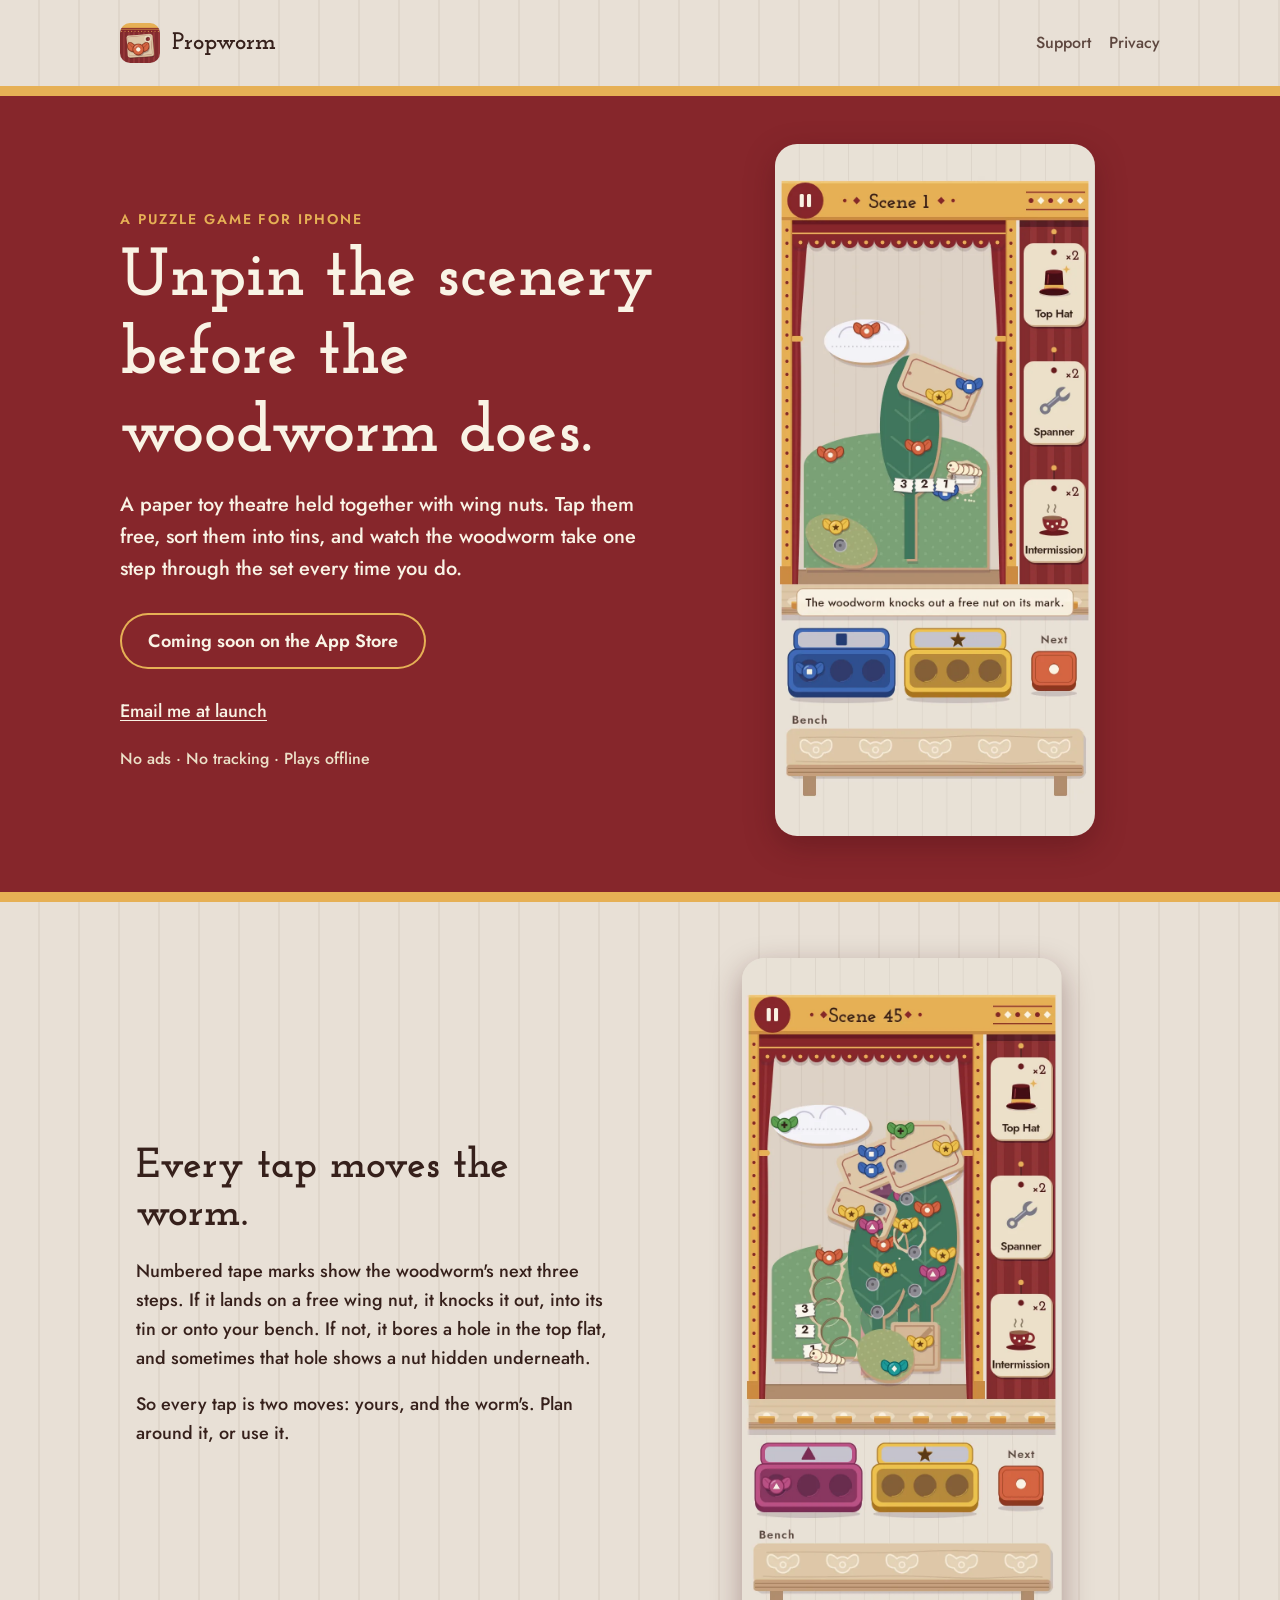
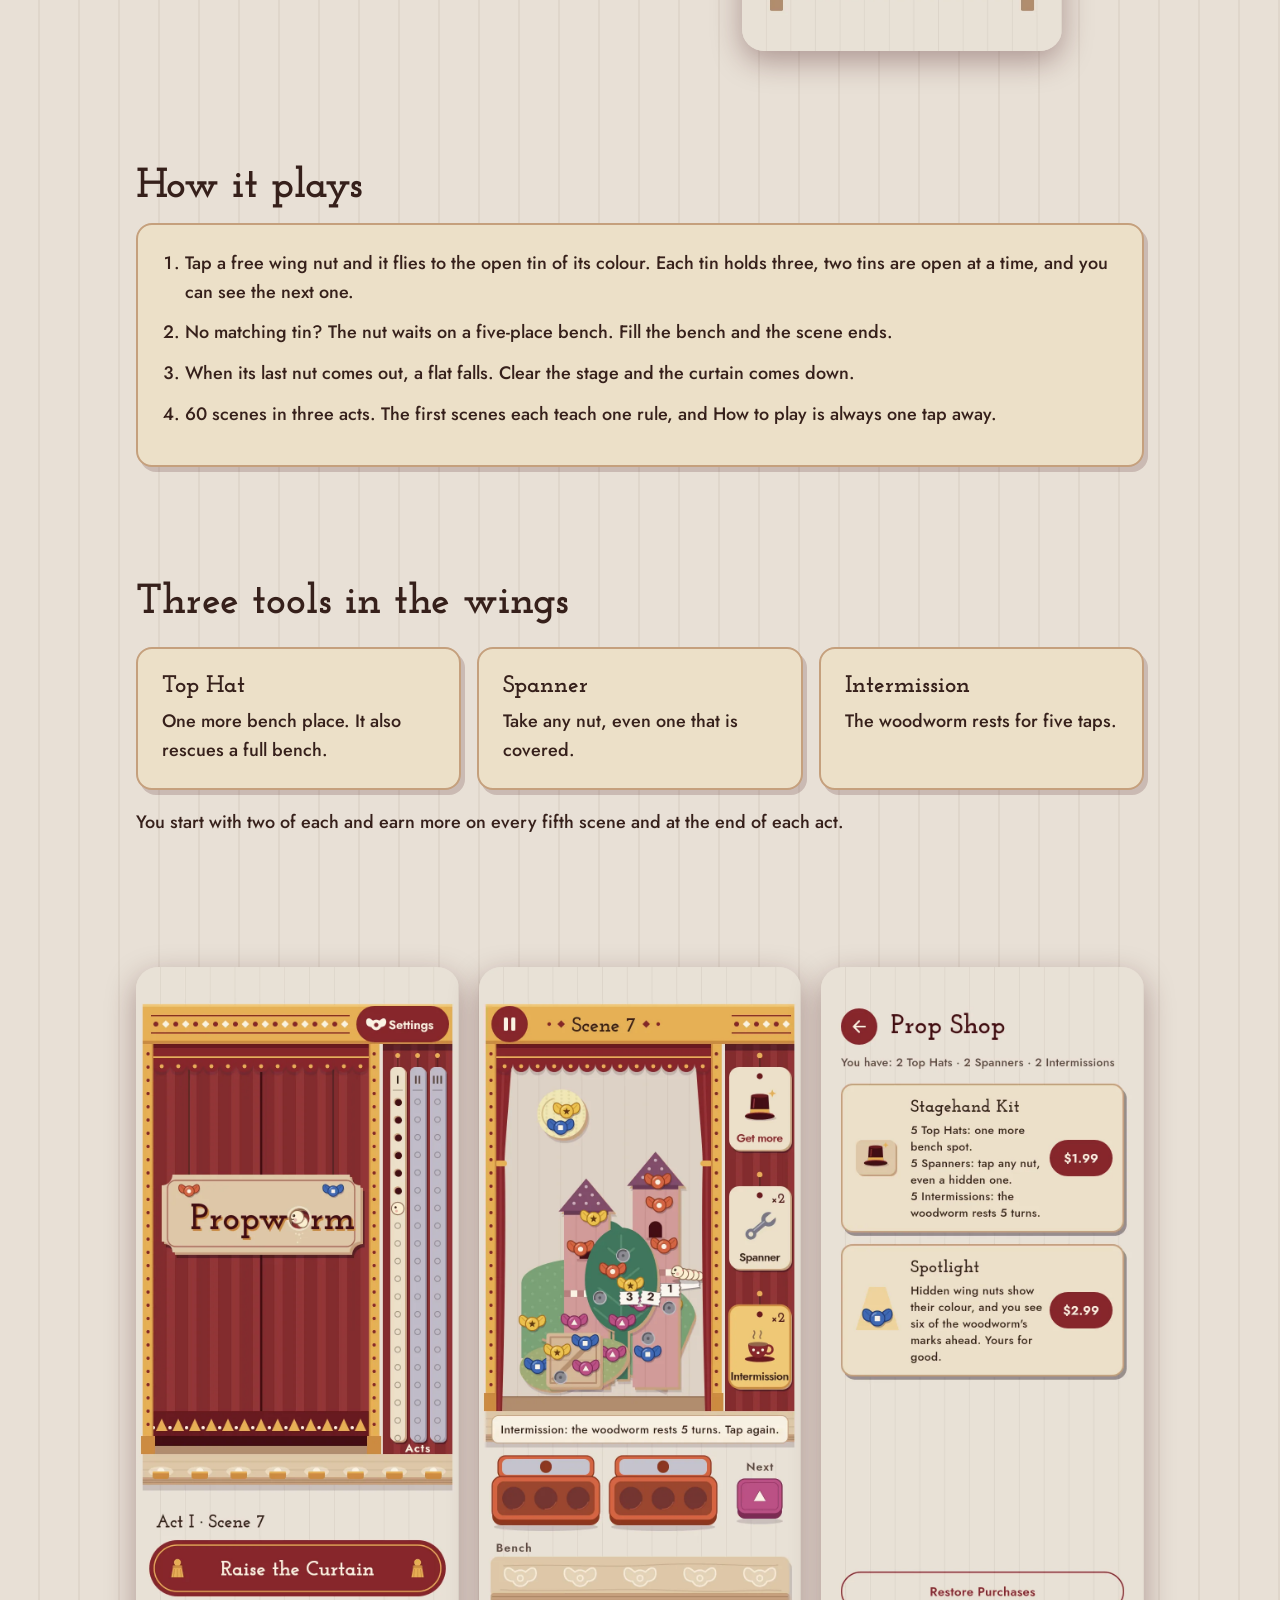
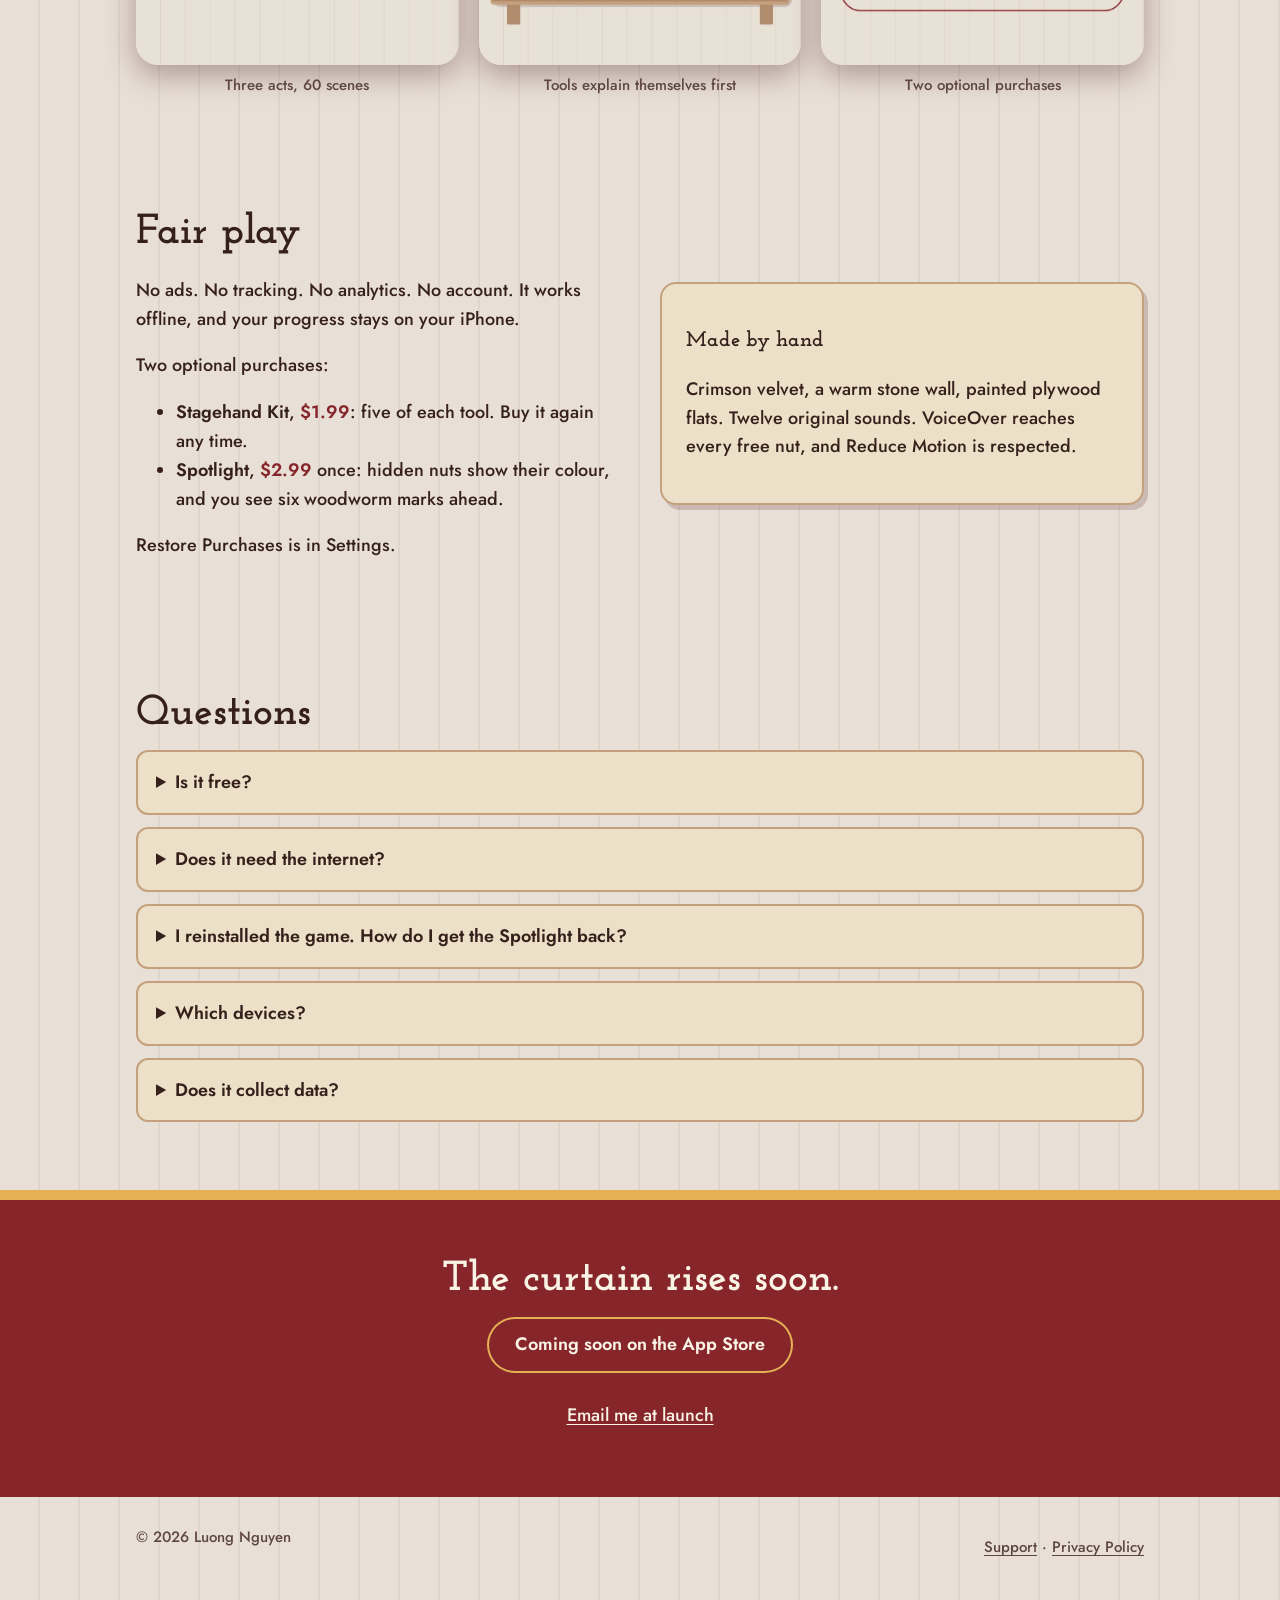
==== index.html @ 55fd93f7 "feat: add Propworm landing, support and privacy pages Static HTML/CSS, self-hosted OFL fonts, screen" ====
<!doctype html>
<html lang="en">
<head>
<meta charset="utf-8">
<meta name="viewport" content="width=device-width, initial-scale=1">
<title>Propworm: a toy-theatre puzzle with a woodworm</title>
<meta name="description" content="Propworm is a puzzle game for iPhone: unpin coloured wing nuts from a paper toy theatre while a woodworm bores through the set. 60 scenes, no ads, no tracking, plays offline.">
<link rel="canonical" href="https://nguyenvanlamm.github.io/propworm-site/">
<link rel="icon" href="assets/img/favicon.png" type="image/png">
<link rel="apple-touch-icon" href="assets/img/apple-touch-icon.png">
<meta name="theme-color" content="#86262B">
<meta property="og:type" content="website">
<meta property="og:site_name" content="Propworm">
<meta property="og:locale" content="en_US">
<meta property="og:title" content="Propworm: unpin the scenery before the woodworm does">
<meta property="og:description" content="A paper toy theatre held together with wing nuts, and a woodworm that steps every time you tap. No ads, no tracking, plays offline.">
<meta property="og:url" content="https://nguyenvanlamm.github.io/propworm-site/">
<meta property="og:image" content="https://nguyenvanlamm.github.io/propworm-site/assets/img/share-card.jpg">
<meta property="og:image:width" content="1200">
<meta property="og:image:height" content="630">
<meta property="og:image:alt" content="Propworm: the toy-theatre stage with wing nuts, tins and the woodworm, beside the title screen.">
<meta name="twitter:card" content="summary_large_image">
<link rel="stylesheet" href="assets/site.css">
</head>
<body>
<header class="wrap top">
  <a class="brand" href="./"><img src="assets/img/icon-512.png" alt="" width="40" height="40"><span>Propworm</span></a>
  <nav aria-label="Site"><a href="support.html">Support</a><a href="privacy.html">Privacy</a></nav>
</header>

<main>
  <section class="hero">
    <div class="wrap hero-grid">
      <div>
        <p class="kicker">A puzzle game for iPhone</p>
        <h1>Unpin the scenery before the woodworm does.</h1>
        <p class="lede">A paper toy theatre held together with wing nuts. Tap them free, sort them into tins, and watch the woodworm take one step through the set every time you do.</p>
        <span class="cta" aria-disabled="true">Coming soon on the App Store</span>
        <p class="notify"><a href="mailto:lamnv260398@gmail.com?subject=Tell%20me%20when%20Propworm%20launches">Email me at launch</a></p>
        <p class="trust">No ads · No tracking · Plays offline</p>
      </div>
      <div class="phone"><img src="assets/img/lesson_knock.webp" width="780" height="1688" alt="Scene 1: wing nuts on painted flats, the woodworm with its numbered tape marks 1, 2, 3, two colour tins, the Next tin and an empty bench."></div>
    </div>
  </section>

  <section class="band">
    <div class="wrap split">
      <div>
        <h2>Every tap moves the worm.</h2>
        <p>Numbered tape marks show the woodworm's next three steps. If it lands on a free wing nut, it knocks it out, into its tin or onto your bench. If not, it bores a hole in the top flat, and sometimes that hole shows a nut hidden underneath.</p>
        <p>So every tap is two moves: yours, and the worm's. Plan around it, or use it.</p>
      </div>
      <div class="phone"><img src="assets/img/game_late.webp" width="780" height="1688" loading="lazy" alt="A late scene: many layered flats, bored holes and the woodworm's path across the stage."></div>
    </div>
  </section>

  <section class="band">
    <div class="wrap">
      <h2>How it plays</h2>
      <div class="panel">
        <ol class="steps">
          <li>Tap a free wing nut and it flies to the open tin of its colour. Each tin holds three, two tins are open at a time, and you can see the next one.</li>
          <li>No matching tin? The nut waits on a five-place bench. Fill the bench and the scene ends.</li>
          <li>When its last nut comes out, a flat falls. Clear the stage and the curtain comes down.</li>
          <li>60 scenes in three acts. The first scenes each teach one rule, and How to play is always one tap away.</li>
        </ol>
      </div>
    </div>
  </section>

  <section class="band">
    <div class="wrap">
      <h2>Three tools in the wings</h2>
      <div class="tools">
        <div class="panel"><h3>Top Hat</h3><p>One more bench place. It also rescues a full bench.</p></div>
        <div class="panel"><h3>Spanner</h3><p>Take any nut, even one that is covered.</p></div>
        <div class="panel"><h3>Intermission</h3><p>The woodworm rests for five taps.</p></div>
      </div>
      <p>You start with two of each and earn more on every fifth scene and at the end of each act.</p>
    </div>
  </section>

  <section class="band">
    <div class="wrap shots">
      <figure><img src="assets/img/home.webp" width="780" height="1688" loading="lazy" alt="The title screen: a crimson curtain, the Propworm sign and the three act battens."><figcaption>Three acts, 60 scenes</figcaption></figure>
      <figure><img src="assets/img/tool_armed.webp" width="780" height="1688" loading="lazy" alt="A tool tag lit up with its one-line tip before it is used."><figcaption>Tools explain themselves first</figcaption></figure>
      <figure><img src="assets/img/shop.webp" width="780" height="1688" loading="lazy" alt="The Prop Shop with the Stagehand Kit and the Spotlight."><figcaption>Two optional purchases</figcaption></figure>
    </div>
  </section>

  <section class="band">
    <div class="wrap split">
      <div>
        <h2>Fair play</h2>
        <p>No ads. No tracking. No analytics. No account. It works offline, and your progress stays on your iPhone.</p>
        <p>Two optional purchases:</p>
        <ul>
          <li><strong>Stagehand Kit</strong>, <span class="price">$1.99</span>: five of each tool. Buy it again any time.</li>
          <li><strong>Spotlight</strong>, <span class="price">$2.99</span> once: hidden nuts show their colour, and you see six woodworm marks ahead.</li>
        </ul>
        <p>Restore Purchases is in Settings.</p>
      </div>
      <div class="panel">
        <h3>Made by hand</h3>
        <p>Crimson velvet, a warm stone wall, painted plywood flats. Twelve original sounds. VoiceOver reaches every free nut, and Reduce Motion is respected.</p>
      </div>
    </div>
  </section>

  <section class="band">
    <div class="wrap">
      <h2>Questions</h2>
      <details><summary>Is it free?</summary><p>Yes. All 60 scenes are free to play. The Stagehand Kit and the Spotlight are optional.</p></details>
      <details><summary>Does it need the internet?</summary><p>No. Propworm plays fully offline.</p></details>
      <details><summary>I reinstalled the game. How do I get the Spotlight back?</summary><p>Open Settings and tap Restore Purchases, signed in with the same App Store account.</p></details>
      <details><summary>Which devices?</summary><p>iPhone, from the App Store. It is not out yet; <a href="mailto:lamnv260398@gmail.com?subject=Tell%20me%20when%20Propworm%20launches">email me</a> and I will tell you when it is.</p></details>
      <details><summary>Does it collect data?</summary><p>No. Nothing leaves your device except purchases, which go through the App Store. See the <a href="privacy.html">privacy policy</a>.</p></details>
    </div>
  </section>

  <section class="band final">
    <div class="wrap">
      <h2>The curtain rises soon.</h2>
      <span class="cta" aria-disabled="true">Coming soon on the App Store</span>
      <p class="notify"><a href="mailto:lamnv260398@gmail.com?subject=Tell%20me%20when%20Propworm%20launches">Email me at launch</a></p>
    </div>
  </section>
</main>

<footer>
  <div class="wrap">
    <span>© 2026 Luong Nguyen</span>
    <span><a href="support.html">Support</a> · <a href="privacy.html">Privacy Policy</a></span>
  </div>
</footer>
</body>
</html>
---- assets/site.css ----
/* Propworm site: the game's own palette (lib/theme/colors.g.dart) and type (Josefin Slab, Jost).
   Fonts are self-hosted (SIL OFL 1.1, licences in assets/fonts/*_ofl.txt): no third-party requests. */
@font-face { font-family: "Josefin Slab"; font-weight: 700; font-display: swap; src: url(fonts/josefin_slab_bold.ttf) format("truetype"); }
@font-face { font-family: Jost; font-weight: 500; font-display: swap; src: url(fonts/jost_medium.ttf) format("truetype"); }
@font-face { font-family: Jost; font-weight: 600; font-display: swap; src: url(fonts/jost_semibold.ttf) format("truetype"); }

:root {
  --wall: #E8E0D6; --wall-line: #DFD6CB; --ink: #36201B; --ink-soft: #5E473F;
  --crimson: #86262B; --crimson-lt: #983337; --crimson-dk: #681A21; --crimson-deep: #430E15;
  --mari: #E6B055; --mari-dk: #CD8B42; --cream: #F9F3E5;
  --ply: #DEC7A7; --ply-lt: #ECE0C8; --ply-edge: #C5A07D;
}
* { box-sizing: border-box; }
html { background: var(--wall); }
body {
  margin: 0; color: var(--ink);
  background: repeating-linear-gradient(90deg, var(--wall) 0 38px, var(--wall-line) 38px 40px);
  font: 18px/1.6 Jost, system-ui, -apple-system, sans-serif; font-weight: 500;
  -webkit-font-smoothing: antialiased;
}
a { color: var(--crimson); text-underline-offset: 3px; }
a:hover { color: var(--crimson-dk); }
.wrap { max-width: 1040px; margin: 0 auto; padding: 0 16px; }
h1, h2, h3 { font-family: "Josefin Slab", Georgia, serif; font-weight: 700; line-height: 1.15; color: var(--ink); }

/* top bar */
.top { display: flex; align-items: center; justify-content: space-between; gap: 16px; padding: 18px 0; }
.brand { display: flex; align-items: center; gap: 12px; min-height: 44px; text-decoration: none; color: var(--ink); }
.brand img { width: 40px; height: 40px; border-radius: 10px; }
.brand span { font-family: "Josefin Slab", Georgia, serif; font-size: 24px; }
.top nav a { display: inline-block; padding: 12px 0; margin-left: 18px; font-size: 16px; color: var(--ink-soft); text-decoration: none; }
.top nav a:hover, .top nav a[aria-current="page"] { color: var(--crimson); }

/* hero: the proscenium */
.hero { background: var(--crimson); color: var(--cream); border-top: 10px solid var(--mari); border-bottom: 10px solid var(--mari); }
.hero-grid { display: grid; grid-template-columns: 1.1fr 0.9fr; gap: 40px; align-items: center; padding: 48px 0 56px; }
.hero h1 { color: var(--cream); font-size: clamp(40px, 6.4vw, 68px); margin: 8px 0 16px; }
.kicker { font-size: 14px; font-weight: 600; letter-spacing: 0.14em; text-transform: uppercase; color: var(--mari); margin: 0; }
.lede { font-size: 20px; max-width: 30em; margin: 0 0 28px; color: var(--cream); }
.cta {
  display: inline-flex; align-items: center; min-height: 56px; padding: 0 28px; border-radius: 28px;
  background: var(--mari); color: var(--crimson-deep); text-decoration: none; font-weight: 600; font-size: 18px;
}
.cta[aria-disabled="true"] { background: transparent; color: var(--cream); box-shadow: inset 0 0 0 2px var(--mari); cursor: default; }
.notify { margin: 16px 0 0; }
.notify a { display: inline-block; padding: 12px 0; color: var(--cream); }
.trust { margin: 8px 0 0; font-size: 16px; color: var(--ply-lt); }
.phone { justify-self: center; width: min(320px, 80vw); }
.phone img, .shots img { width: 100%; height: auto; display: block; border-radius: 22px; box-shadow: 0 10px 30px rgba(67, 14, 21, 0.35); }

/* sections */
section.band { padding: 56px 0; }
section.band h2 { font-size: clamp(30px, 4.4vw, 42px); margin: 0 0 12px; }
.split { display: grid; grid-template-columns: 1fr 1fr; gap: 40px; align-items: center; }
.panel { background: var(--ply-lt); border: 2px solid var(--ply-edge); border-radius: 16px; padding: 24px; box-shadow: 4px 5px 0 rgba(67, 14, 21, 0.18); }
ol.steps { padding-left: 1.3em; margin: 0; }
ol.steps li { margin: 0 0 12px; }
.tools { display: grid; grid-template-columns: repeat(3, 1fr); gap: 16px; margin: 20px 0 0; }
.tools .panel h3 { margin: 0 0 6px; font-size: 24px; }
.tools .panel p { margin: 0; }
.shots { display: grid; grid-template-columns: repeat(3, 1fr); gap: 20px; }
.shots figure { margin: 0; }
.shots figcaption { font-size: 15px; color: var(--ink-soft); margin-top: 8px; text-align: center; }
.price { font-weight: 600; color: var(--crimson); }
details { background: var(--ply-lt); border: 2px solid var(--ply-edge); border-radius: 12px; padding: 4px 18px; margin: 0 0 12px; }
summary { cursor: pointer; padding: 12px 0; font-weight: 600; min-height: 44px; }
details p { margin: 0 0 14px; }
.final { background: var(--crimson); color: var(--cream); text-align: center; border-top: 10px solid var(--mari); }
.final h2 { color: var(--cream); }

footer { padding: 28px 0 40px; font-size: 15px; color: var(--ink-soft); }
footer .wrap { display: flex; flex-wrap: wrap; gap: 8px 20px; justify-content: space-between; }
footer a { display: inline-block; padding: 10px 0; color: var(--ink-soft); }

/* text pages */
.doc { max-width: 680px; margin: 0 auto; padding: 24px 16px 56px; }
.doc h1 { font-size: 40px; margin: 8px 0; }
.doc h2 { font-size: 26px; margin: 32px 0 8px; }
.muted { color: var(--ink-soft); }

:focus-visible { outline: 3px solid var(--mari-dk); outline-offset: 3px; }
@media (max-width: 760px) {
  .hero-grid, .split { grid-template-columns: 1fr; }
  .tools, .shots { grid-template-columns: 1fr; }
  .shots img { max-width: 320px; margin: 0 auto; }
  .top nav a { margin-left: 12px; }
}
@media (prefers-reduced-motion: reduce) { * { scroll-behavior: auto !important; } }
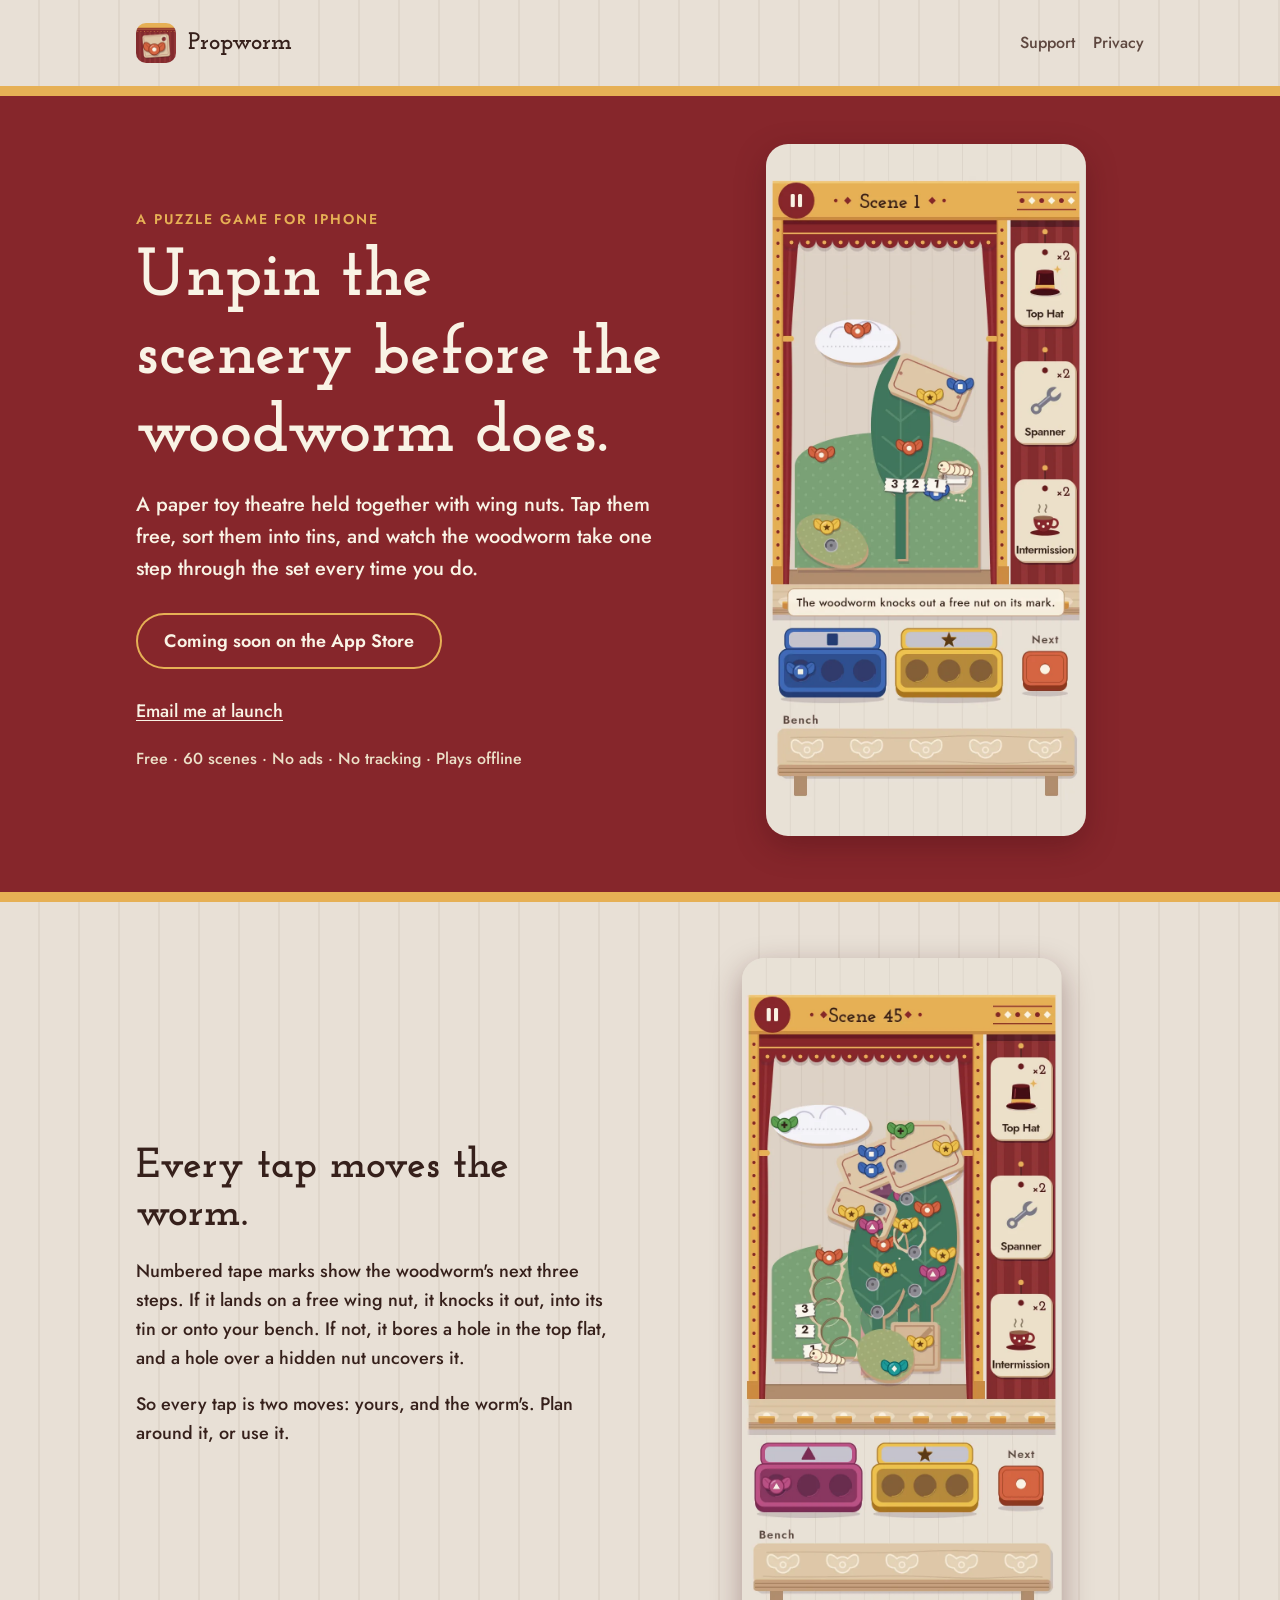
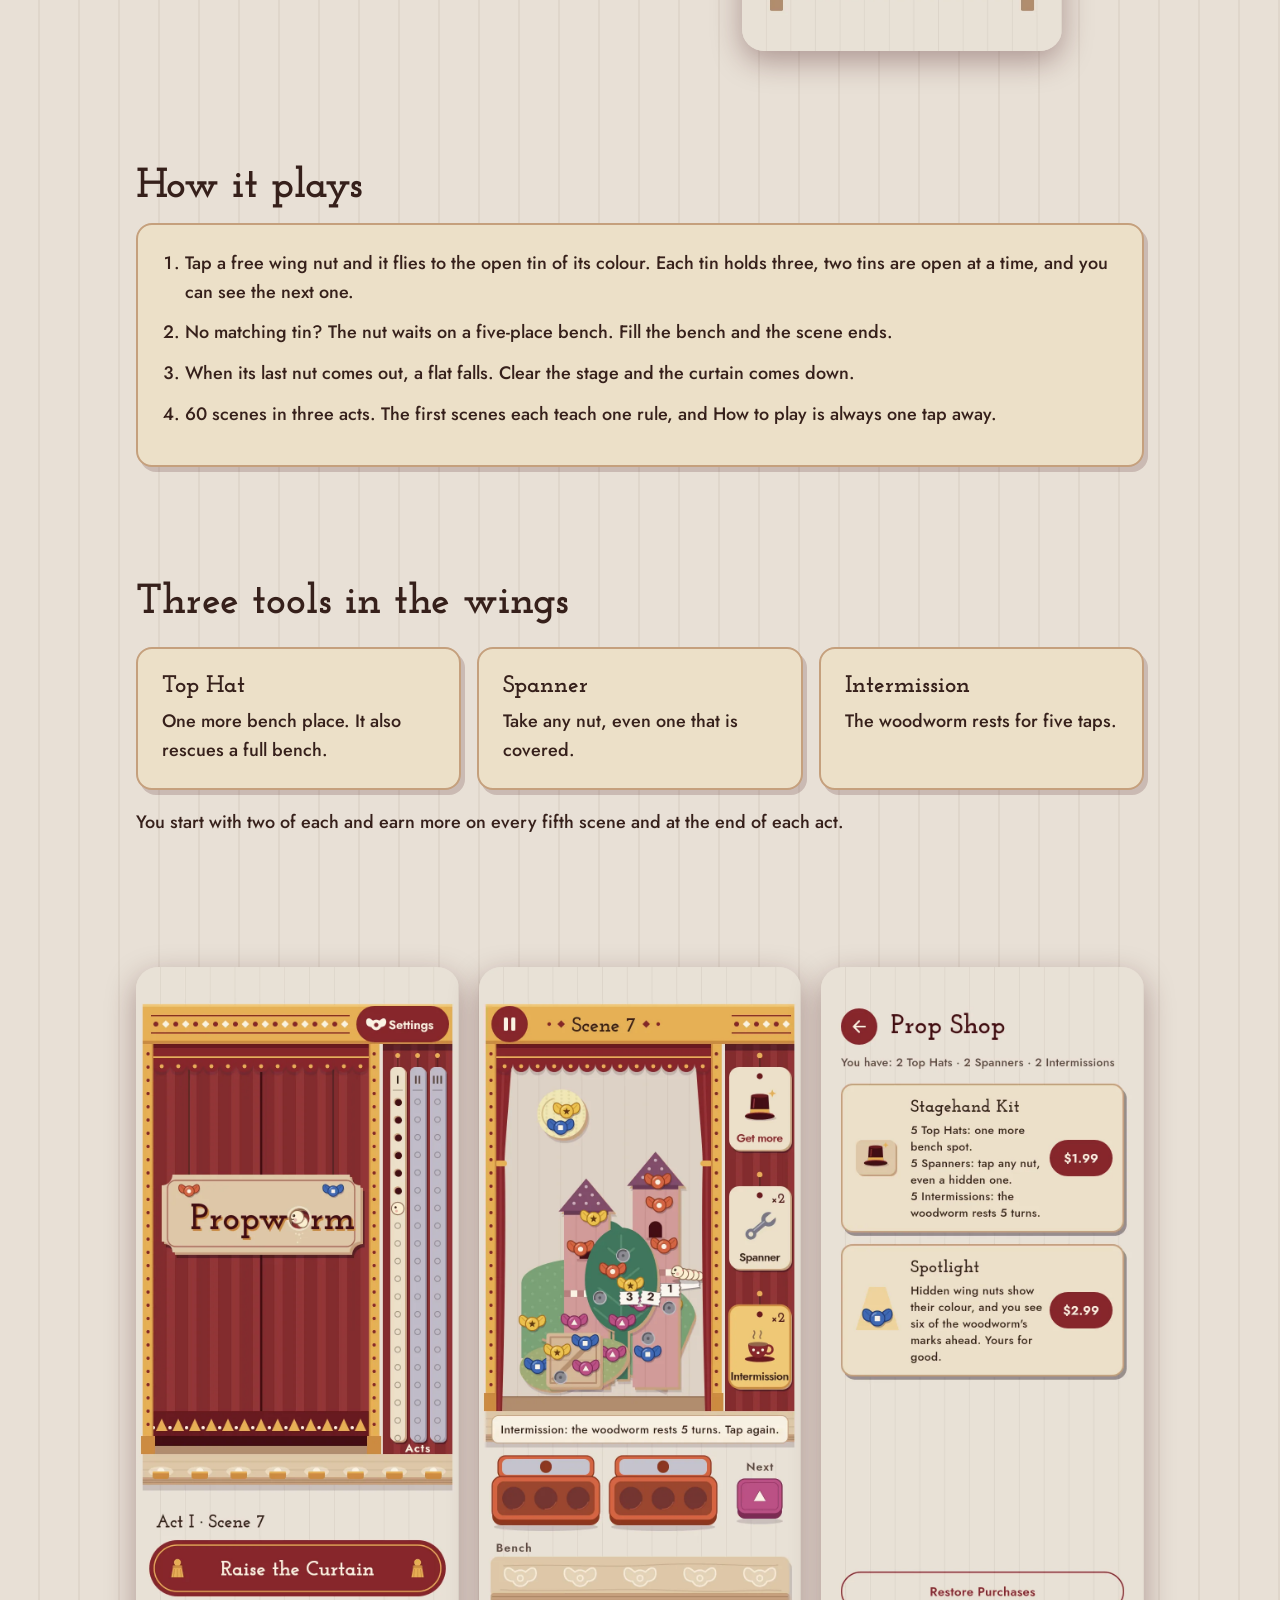
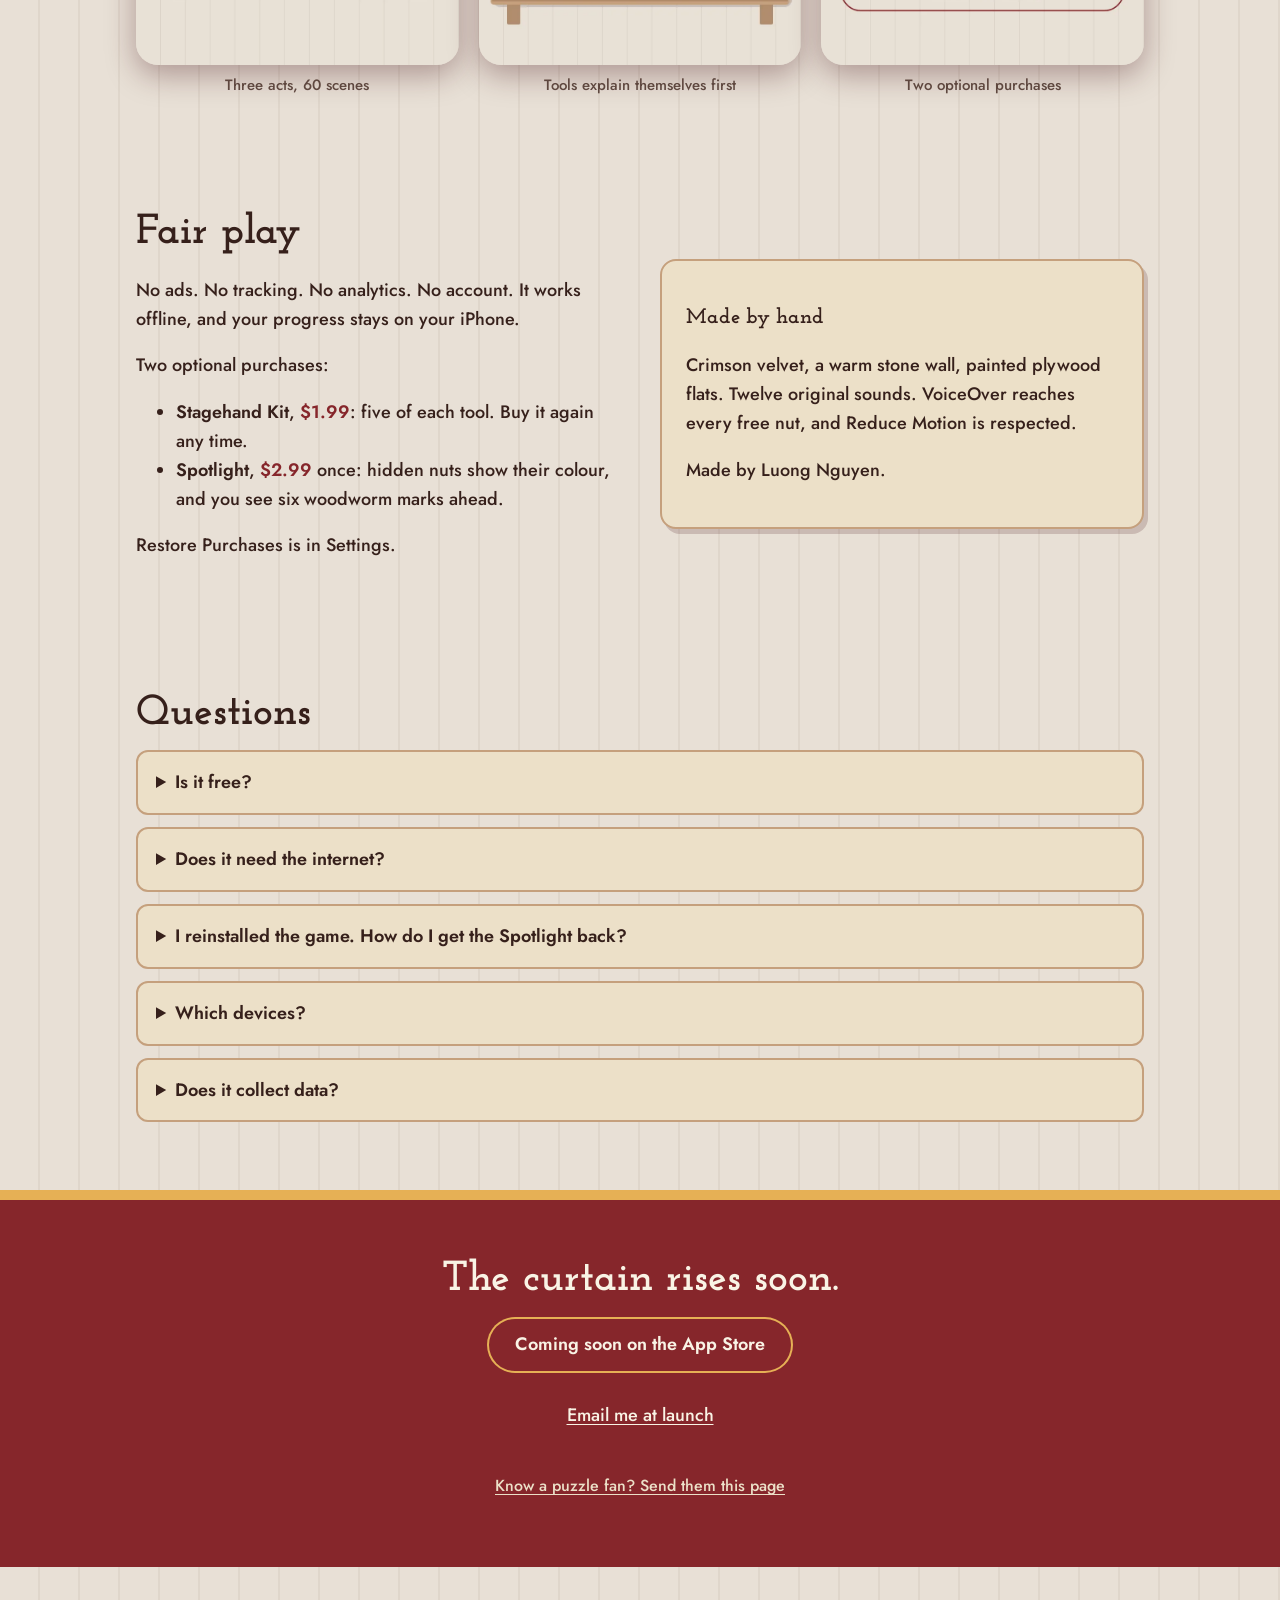
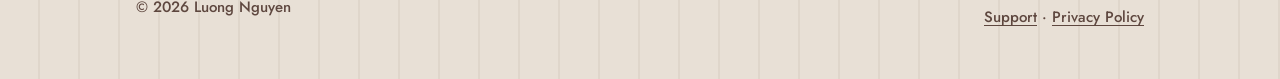
==== commit 0b5f224d: "fix(site): restore mobile gutter, visible focus and clearer hero facts Header and hero used the padd" ====
--- a/index.html
+++ b/index.html
@@ -4,7 +4,7 @@
 <meta charset="utf-8">
 <meta name="viewport" content="width=device-width, initial-scale=1">
 <title>Propworm: a toy-theatre puzzle with a woodworm</title>
-<meta name="description" content="Propworm is a puzzle game for iPhone: unpin coloured wing nuts from a paper toy theatre while a woodworm bores through the set. 60 scenes, no ads, no tracking, plays offline.">
+<meta name="description" content="Propworm is a toy-theatre puzzle for iPhone: unpin coloured wing nuts while a woodworm bores through the set. 60 scenes, no ads, no tracking, plays offline.">
 <link rel="canonical" href="https://nguyenvanlamm.github.io/propworm-site/">
 <link rel="icon" href="assets/img/favicon.png" type="image/png">
 <link rel="apple-touch-icon" href="assets/img/apple-touch-icon.png">
@@ -20,24 +20,120 @@
 <meta property="og:image:height" content="630">
 <meta property="og:image:alt" content="Propworm: the toy-theatre stage with wing nuts, tins and the woodworm, beside the title screen.">
 <meta name="twitter:card" content="summary_large_image">
+<meta name="twitter:title" content="Propworm: unpin the scenery before the woodworm does">
+<meta name="twitter:description" content="A paper toy theatre held together with wing nuts, and a woodworm that steps every time you tap. No ads, no tracking, plays offline.">
+<meta name="twitter:image" content="https://nguyenvanlamm.github.io/propworm-site/assets/img/share-card.jpg">
+<meta name="twitter:image:alt" content="Propworm: the toy-theatre stage with wing nuts, tins and the woodworm, beside the title screen.">
+<link rel="alternate" type="text/markdown" href="llms.txt" title="Propworm in brief, for AI assistants (llms.txt)">
+<script type="application/ld+json">
+{
+  "@context": "https://schema.org",
+  "@graph": [
+    {
+      "@type": "WebSite",
+      "@id": "https://nguyenvanlamm.github.io/propworm-site/#website",
+      "url": "https://nguyenvanlamm.github.io/propworm-site/",
+      "name": "Propworm",
+      "description": "Official site of Propworm, a toy-theatre puzzle game for iPhone, coming soon to the App Store.",
+      "inLanguage": "en",
+      "publisher": {"@id": "https://nguyenvanlamm.github.io/propworm-site/#author"}
+    },
+    {
+      "@type": "Person",
+      "@id": "https://nguyenvanlamm.github.io/propworm-site/#author",
+      "name": "Luong Nguyen",
+      "email": "lamnv260398@gmail.com",
+      "url": "https://nguyenvanlamm.github.io/propworm-site/support.html"
+    },
+    {
+      "@type": ["VideoGame", "MobileApplication"],
+      "@id": "https://nguyenvanlamm.github.io/propworm-site/#game",
+      "name": "Propworm",
+      "alternateName": "Propworm: Toy Theatre Puzzle",
+      "url": "https://nguyenvanlamm.github.io/propworm-site/",
+      "description": "A toy-theatre puzzle game for iPhone, coming soon to the App Store. Tap coloured wing nuts free from painted plywood flats and sort them into tins of three, while a woodworm takes one step along its numbered marks with every tap: it knocks out a free nut it lands on or bores a hole through the top flat. 60 scenes in three acts. Tools: Top Hat, Spanner and Intermission. No ads, no tracking, no account; plays offline. Works with VoiceOver and respects Reduce Motion.",
+      "genre": ["Puzzle", "Casual"],
+      "gamePlatform": "iPhone",
+      "operatingSystem": "iOS 15.0 or later",
+      "applicationCategory": "GameApplication",
+      "applicationSubCategory": "Puzzle",
+      "playMode": "SinglePlayer",
+      "numberOfPlayers": {"@type": "QuantitativeValue", "value": 1},
+      "inLanguage": "en",
+      "isAccessibleForFree": true,
+      "image": "https://nguyenvanlamm.github.io/propworm-site/assets/img/icon-512.png",
+      "screenshot": [
+        "https://nguyenvanlamm.github.io/propworm-site/assets/img/lesson_knock.webp",
+        "https://nguyenvanlamm.github.io/propworm-site/assets/img/game_late.webp",
+        "https://nguyenvanlamm.github.io/propworm-site/assets/img/home.webp",
+        "https://nguyenvanlamm.github.io/propworm-site/assets/img/tool_armed.webp",
+        "https://nguyenvanlamm.github.io/propworm-site/assets/img/shop.webp"
+      ],
+      "offers": [
+        {
+          "@type": "Offer",
+          "name": "Propworm",
+          "price": "0",
+          "priceCurrency": "USD",
+          "description": "Free download, not released yet. All 60 scenes are free to play."
+        },
+        {
+          "@type": "Offer",
+          "name": "Stagehand Kit",
+          "category": "In-app purchase (consumable)",
+          "price": "1.99",
+          "priceCurrency": "USD",
+          "description": "Optional: 5 Top Hats, 5 Spanners and 5 Intermissions. Can be bought again."
+        },
+        {
+          "@type": "Offer",
+          "name": "Spotlight",
+          "category": "In-app purchase (one-time)",
+          "price": "2.99",
+          "priceCurrency": "USD",
+          "description": "Optional one-time unlock: hidden nuts show their colour, and the woodworm's path shows six marks ahead instead of three."
+        }
+      ],
+      "author": {"@id": "https://nguyenvanlamm.github.io/propworm-site/#author"},
+      "publisher": {"@id": "https://nguyenvanlamm.github.io/propworm-site/#author"},
+      "copyrightYear": 2026,
+      "copyrightHolder": {"@id": "https://nguyenvanlamm.github.io/propworm-site/#author"},
+      "isPartOf": {"@id": "https://nguyenvanlamm.github.io/propworm-site/#website"}
+    },
+    {
+      "@type": "FAQPage",
+      "@id": "https://nguyenvanlamm.github.io/propworm-site/#faq",
+      "isPartOf": {"@id": "https://nguyenvanlamm.github.io/propworm-site/#website"},
+      "mainEntity": [
+        {"@type": "Question", "name": "Is it free?", "acceptedAnswer": {"@type": "Answer", "text": "Yes. All 60 scenes are free to play. The Stagehand Kit and the Spotlight are optional."}},
+        {"@type": "Question", "name": "Does it need the internet?", "acceptedAnswer": {"@type": "Answer", "text": "No. Propworm plays fully offline."}},
+        {"@type": "Question", "name": "I reinstalled the game. How do I get the Spotlight back?", "acceptedAnswer": {"@type": "Answer", "text": "Open Settings and tap Restore Purchases, signed in with the same App Store account."}},
+        {"@type": "Question", "name": "Which devices?", "acceptedAnswer": {"@type": "Answer", "text": "iPhone, from the App Store. It is not out yet; email me at lamnv260398@gmail.com and I will tell you when it is."}},
+        {"@type": "Question", "name": "Does it collect data?", "acceptedAnswer": {"@type": "Answer", "text": "No. Nothing leaves your device except purchases, which go through the App Store."}}
+      ]
+    }
+  ]
+}
+</script>
 <link rel="stylesheet" href="assets/site.css">
 </head>
 <body>
+<a class="skip" href="#main">Skip to content</a>
 <header class="wrap top">
-  <a class="brand" href="./"><img src="assets/img/icon-512.png" alt="" width="40" height="40"><span>Propworm</span></a>
+  <a class="brand" href="./"><img src="assets/img/apple-touch-icon.png" alt="" width="40" height="40"><span>Propworm</span></a>
   <nav aria-label="Site"><a href="support.html">Support</a><a href="privacy.html">Privacy</a></nav>
 </header>
 
-<main>
+<main id="main">
   <section class="hero">
     <div class="wrap hero-grid">
       <div>
         <p class="kicker">A puzzle game for iPhone</p>
         <h1>Unpin the scenery before the woodworm does.</h1>
         <p class="lede">A paper toy theatre held together with wing nuts. Tap them free, sort them into tins, and watch the woodworm take one step through the set every time you do.</p>
-        <span class="cta" aria-disabled="true">Coming soon on the App Store</span>
-        <p class="notify"><a href="mailto:lamnv260398@gmail.com?subject=Tell%20me%20when%20Propworm%20launches">Email me at launch</a></p>
-        <p class="trust">No ads · No tracking · Plays offline</p>
+        <span class="cta soon">Coming soon on the App Store</span>
+        <p class="notify"><a href="mailto:lamnv260398@gmail.com?subject=Tell%20me%20when%20Propworm%20launches&amp;body=Please%20tell%20me%20when%20Propworm%20is%20on%20the%20App%20Store.">Email me at launch</a></p>
+        <p class="trust">Free · 60 scenes · No ads · No tracking · Plays offline</p>
       </div>
       <div class="phone"><img src="assets/img/lesson_knock.webp" width="780" height="1688" alt="Scene 1: wing nuts on painted flats, the woodworm with its numbered tape marks 1, 2, 3, two colour tins, the Next tin and an empty bench."></div>
     </div>
@@ -47,7 +143,7 @@
     <div class="wrap split">
       <div>
         <h2>Every tap moves the worm.</h2>
-        <p>Numbered tape marks show the woodworm's next three steps. If it lands on a free wing nut, it knocks it out, into its tin or onto your bench. If not, it bores a hole in the top flat, and sometimes that hole shows a nut hidden underneath.</p>
+        <p>Numbered tape marks show the woodworm's next three steps. If it lands on a free wing nut, it knocks it out, into its tin or onto your bench. If not, it bores a hole in the top flat, and a hole over a hidden nut uncovers it.</p>
         <p>So every tap is two moves: yours, and the worm's. Plan around it, or use it.</p>
       </div>
       <div class="phone"><img src="assets/img/game_late.webp" width="780" height="1688" loading="lazy" alt="A late scene: many layered flats, bored holes and the woodworm's path across the stage."></div>
@@ -103,6 +199,7 @@
       <div class="panel">
         <h3>Made by hand</h3>
         <p>Crimson velvet, a warm stone wall, painted plywood flats. Twelve original sounds. VoiceOver reaches every free nut, and Reduce Motion is respected.</p>
+        <p>Made by Luong Nguyen.</p>
       </div>
     </div>
   </section>
@@ -113,7 +210,7 @@
       <details><summary>Is it free?</summary><p>Yes. All 60 scenes are free to play. The Stagehand Kit and the Spotlight are optional.</p></details>
       <details><summary>Does it need the internet?</summary><p>No. Propworm plays fully offline.</p></details>
       <details><summary>I reinstalled the game. How do I get the Spotlight back?</summary><p>Open Settings and tap Restore Purchases, signed in with the same App Store account.</p></details>
-      <details><summary>Which devices?</summary><p>iPhone, from the App Store. It is not out yet; <a href="mailto:lamnv260398@gmail.com?subject=Tell%20me%20when%20Propworm%20launches">email me</a> and I will tell you when it is.</p></details>
+      <details><summary>Which devices?</summary><p>iPhone, from the App Store. It is not out yet; <a href="mailto:lamnv260398@gmail.com?subject=Tell%20me%20when%20Propworm%20launches&amp;body=Please%20tell%20me%20when%20Propworm%20is%20on%20the%20App%20Store.">email me</a> and I will tell you when it is.</p></details>
       <details><summary>Does it collect data?</summary><p>No. Nothing leaves your device except purchases, which go through the App Store. See the <a href="privacy.html">privacy policy</a>.</p></details>
     </div>
   </section>
@@ -121,8 +218,9 @@
   <section class="band final">
     <div class="wrap">
       <h2>The curtain rises soon.</h2>
-      <span class="cta" aria-disabled="true">Coming soon on the App Store</span>
-      <p class="notify"><a href="mailto:lamnv260398@gmail.com?subject=Tell%20me%20when%20Propworm%20launches">Email me at launch</a></p>
+      <span class="cta soon">Coming soon on the App Store</span>
+      <p class="notify"><a href="mailto:lamnv260398@gmail.com?subject=Tell%20me%20when%20Propworm%20launches&amp;body=Please%20tell%20me%20when%20Propworm%20is%20on%20the%20App%20Store.">Email me at launch</a></p>
+      <p class="share"><a href="mailto:?subject=Propworm%2C%20a%20toy-theatre%20puzzle%20for%20iPhone&amp;body=A%20puzzle%20game%20where%20a%20woodworm%20moves%20every%20time%20you%20tap.%20Coming%20soon%20to%20the%20App%20Store%3A%20https%3A%2F%2Fnguyenvanlamm.github.io%2Fpropworm-site%2F">Know a puzzle fan? Send them this page</a></p>
     </div>
   </section>
 </main>
--- a/assets/site.css
+++ b/assets/site.css
@@ -24,7 +24,8 @@
 h1, h2, h3 { font-family: "Josefin Slab", Georgia, serif; font-weight: 700; line-height: 1.15; color: var(--ink); }
 
 /* top bar */
-.top { display: flex; align-items: center; justify-content: space-between; gap: 16px; padding: 18px 0; }
+/* padding-block only, so .wrap keeps its 16px side gutter on narrow screens */
+.top { display: flex; align-items: center; justify-content: space-between; gap: 16px; padding-block: 18px; }
 .brand { display: flex; align-items: center; gap: 12px; min-height: 44px; text-decoration: none; color: var(--ink); }
 .brand img { width: 40px; height: 40px; border-radius: 10px; }
 .brand span { font-family: "Josefin Slab", Georgia, serif; font-size: 24px; }
@@ -33,7 +34,7 @@
 
 /* hero: the proscenium */
 .hero { background: var(--crimson); color: var(--cream); border-top: 10px solid var(--mari); border-bottom: 10px solid var(--mari); }
-.hero-grid { display: grid; grid-template-columns: 1.1fr 0.9fr; gap: 40px; align-items: center; padding: 48px 0 56px; }
+.hero-grid { display: grid; grid-template-columns: 1.1fr 0.9fr; gap: 40px; align-items: center; padding-block: 48px 56px; }
 .hero h1 { color: var(--cream); font-size: clamp(40px, 6.4vw, 68px); margin: 8px 0 16px; }
 .kicker { font-size: 14px; font-weight: 600; letter-spacing: 0.14em; text-transform: uppercase; color: var(--mari); margin: 0; }
 .lede { font-size: 20px; max-width: 30em; margin: 0 0 28px; color: var(--cream); }
@@ -41,7 +42,7 @@
   display: inline-flex; align-items: center; min-height: 56px; padding: 0 28px; border-radius: 28px;
   background: var(--mari); color: var(--crimson-deep); text-decoration: none; font-weight: 600; font-size: 18px;
 }
-.cta[aria-disabled="true"] { background: transparent; color: var(--cream); box-shadow: inset 0 0 0 2px var(--mari); cursor: default; }
+.cta.soon { background: transparent; color: var(--cream); box-shadow: inset 0 0 0 2px var(--mari); cursor: default; }
 .notify { margin: 16px 0 0; }
 .notify a { display: inline-block; padding: 12px 0; color: var(--cream); }
 .trust { margin: 8px 0 0; font-size: 16px; color: var(--ply-lt); }
@@ -78,11 +79,26 @@
 .doc h2 { font-size: 26px; margin: 32px 0 8px; }
 .muted { color: var(--ink-soft); }
 
-:focus-visible { outline: 3px solid var(--mari-dk); outline-offset: 3px; }
+/* focus: crimson on the light wall and panels (6.9:1), marigold on crimson bands (4.6:1) */
+:focus-visible { outline: 3px solid var(--crimson); outline-offset: 3px; }
+.hero :focus-visible, .final :focus-visible, .skip:focus-visible { outline-color: var(--mari); }
+.skip {
+  position: absolute; left: 16px; top: -200px; z-index: 10; padding: 12px 18px; border-radius: 10px;
+  background: var(--crimson); color: var(--cream); font-weight: 600; text-decoration: none;
+}
+.skip:focus { top: 8px; color: var(--cream); }
+.share { margin: 20px 0 0; font-size: 16px; }
+.share a { display: inline-block; padding: 12px 0; color: var(--ply-lt); }
 @media (max-width: 760px) {
   .hero-grid, .split { grid-template-columns: 1fr; }
   .tools, .shots { grid-template-columns: 1fr; }
   .shots img { max-width: 320px; margin: 0 auto; }
   .top nav a { margin-left: 12px; }
 }
+/* smallest phones (320px): keep the nav on one line and the coming-soon pill on one line */
+@media (max-width: 360px) {
+  .brand span { font-size: 20px; }
+  .top nav a { margin-left: 10px; }
+  .cta { padding: 0 20px; font-size: 16px; }
+}
 @media (prefers-reduced-motion: reduce) { * { scroll-behavior: auto !important; } }
